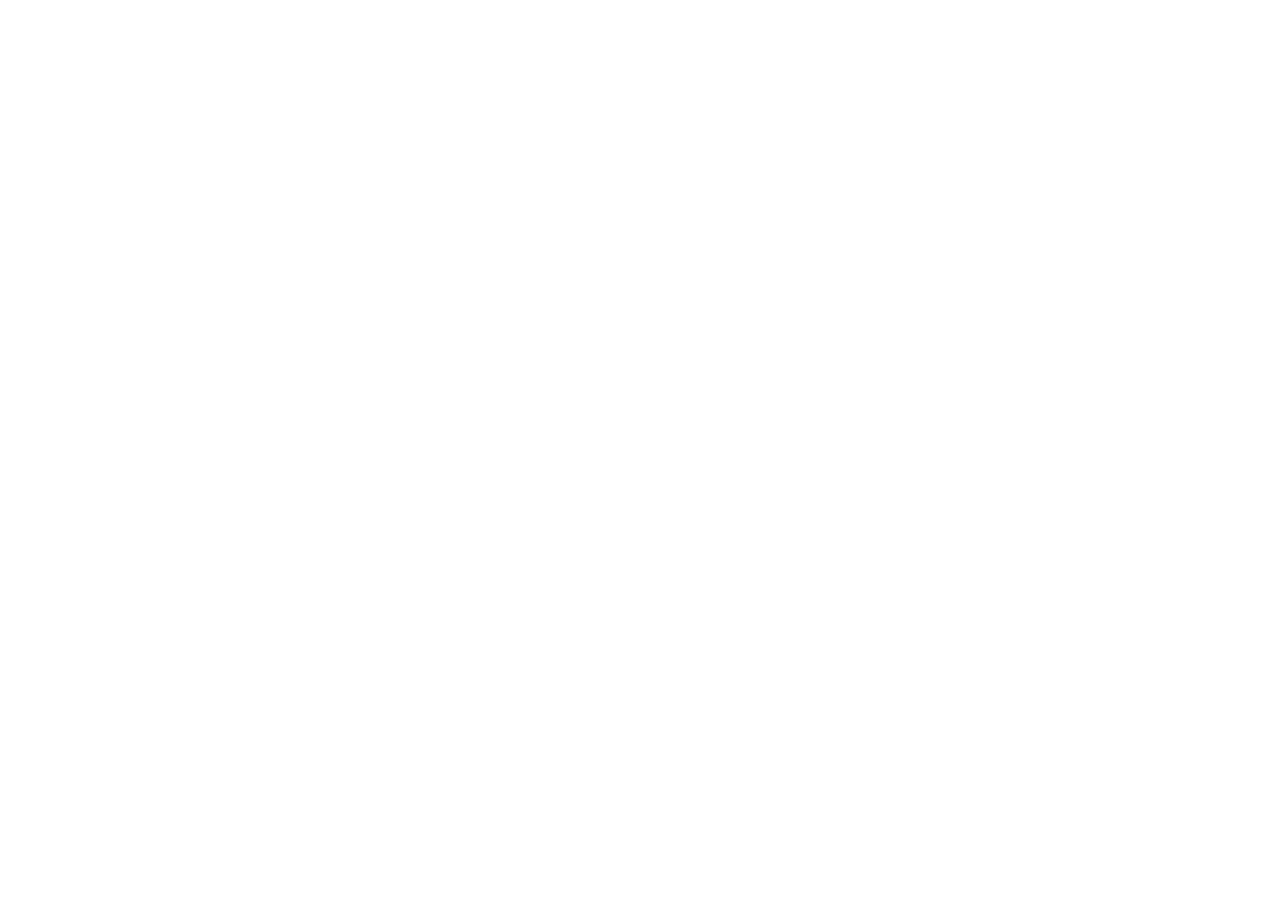
==== index.html @ a70ae550 "Initial commit" ====
<!DOCTYPE html>
<html lang="en">
<head>
  <meta charset="UTF-8">
  <meta http-equiv="X-UA-Compatible" content="IE=edge">
  <meta name="viewport" content="width=device-width, initial-scale=1.0">
  <title>Document</title>
  <link rel="stylesheet" href="./css/main.css">
</head>
<body>
  
</body>
</html>
---- css/main.css ----
/*! normalize.css v8.0.1 | MIT License | github.com/necolas/normalize.css */
/* Document
   ========================================================================== */
/**
 * 1. Correct the line height in all browsers.
 * 2. Prevent adjustments of font size after orientation changes in iOS.
 */
html {
  line-height: 1.15;
  /* 1 */
  -webkit-text-size-adjust: 100%;
  /* 2 */
}

/* Sections
   ========================================================================== */
/**
 * Remove the margin in all browsers.
 */
body {
  margin: 0;
}

/**
 * Render the `main` element consistently in IE.
 */
main {
  display: block;
}

/**
 * Correct the font size and margin on `h1` elements within `section` and
 * `article` contexts in Chrome, Firefox, and Safari.
 */
h1 {
  font-size: 2em;
  margin: 0.67em 0;
}

/* Grouping content
   ========================================================================== */
/**
 * 1. Add the correct box sizing in Firefox.
 * 2. Show the overflow in Edge and IE.
 */
hr {
  -webkit-box-sizing: content-box;
          box-sizing: content-box;
  /* 1 */
  height: 0;
  /* 1 */
  overflow: visible;
  /* 2 */
}

/**
 * 1. Correct the inheritance and scaling of font size in all browsers.
 * 2. Correct the odd `em` font sizing in all browsers.
 */
pre {
  font-family: monospace, monospace;
  /* 1 */
  font-size: 1em;
  /* 2 */
}

/* Text-level semantics
   ========================================================================== */
/**
 * Remove the gray background on active links in IE 10.
 */
a {
  background-color: transparent;
}

/**
 * 1. Remove the bottom border in Chrome 57-
 * 2. Add the correct text decoration in Chrome, Edge, IE, Opera, and Safari.
 */
abbr[title] {
  border-bottom: none;
  /* 1 */
  text-decoration: underline;
  /* 2 */
  -webkit-text-decoration: underline dotted;
          text-decoration: underline dotted;
  /* 2 */
}

/**
 * Add the correct font weight in Chrome, Edge, and Safari.
 */
b,
strong {
  font-weight: bolder;
}

/**
 * 1. Correct the inheritance and scaling of font size in all browsers.
 * 2. Correct the odd `em` font sizing in all browsers.
 */
code,
kbd,
samp {
  font-family: monospace, monospace;
  /* 1 */
  font-size: 1em;
  /* 2 */
}

/**
 * Add the correct font size in all browsers.
 */
small {
  font-size: 80%;
}

/**
 * Prevent `sub` and `sup` elements from affecting the line height in
 * all browsers.
 */
sub,
sup {
  font-size: 75%;
  line-height: 0;
  position: relative;
  vertical-align: baseline;
}

sub {
  bottom: -0.25em;
}

sup {
  top: -0.5em;
}

/* Embedded content
   ========================================================================== */
/**
 * Remove the border on images inside links in IE 10.
 */
img {
  border-style: none;
}

/* Forms
   ========================================================================== */
/**
 * 1. Change the font styles in all browsers.
 * 2. Remove the margin in Firefox and Safari.
 */
button,
input,
optgroup,
select,
textarea {
  font-family: inherit;
  /* 1 */
  font-size: 100%;
  /* 1 */
  line-height: 1.15;
  /* 1 */
  margin: 0;
  /* 2 */
}

/**
 * Show the overflow in IE.
 * 1. Show the overflow in Edge.
 */
button,
input {
  /* 1 */
  overflow: visible;
}

/**
 * Remove the inheritance of text transform in Edge, Firefox, and IE.
 * 1. Remove the inheritance of text transform in Firefox.
 */
button,
select {
  /* 1 */
  text-transform: none;
}

/**
 * Correct the inability to style clickable types in iOS and Safari.
 */
button,
[type="button"],
[type="reset"],
[type="submit"] {
  -webkit-appearance: button;
}

/**
 * Remove the inner border and padding in Firefox.
 */
button::-moz-focus-inner,
[type="button"]::-moz-focus-inner,
[type="reset"]::-moz-focus-inner,
[type="submit"]::-moz-focus-inner {
  border-style: none;
  padding: 0;
}

/**
 * Restore the focus styles unset by the previous rule.
 */
button:-moz-focusring,
[type="button"]:-moz-focusring,
[type="reset"]:-moz-focusring,
[type="submit"]:-moz-focusring {
  outline: 1px dotted ButtonText;
}

/**
 * Correct the padding in Firefox.
 */
fieldset {
  padding: 0.35em 0.75em 0.625em;
}

/**
 * 1. Correct the text wrapping in Edge and IE.
 * 2. Correct the color inheritance from `fieldset` elements in IE.
 * 3. Remove the padding so developers are not caught out when they zero out
 *    `fieldset` elements in all browsers.
 */
legend {
  -webkit-box-sizing: border-box;
          box-sizing: border-box;
  /* 1 */
  color: inherit;
  /* 2 */
  display: table;
  /* 1 */
  max-width: 100%;
  /* 1 */
  padding: 0;
  /* 3 */
  white-space: normal;
  /* 1 */
}

/**
 * Add the correct vertical alignment in Chrome, Firefox, and Opera.
 */
progress {
  vertical-align: baseline;
}

/**
 * Remove the default vertical scrollbar in IE 10+.
 */
textarea {
  overflow: auto;
}

/**
 * 1. Add the correct box sizing in IE 10.
 * 2. Remove the padding in IE 10.
 */
[type="checkbox"],
[type="radio"] {
  -webkit-box-sizing: border-box;
          box-sizing: border-box;
  /* 1 */
  padding: 0;
  /* 2 */
}

/**
 * Correct the cursor style of increment and decrement buttons in Chrome.
 */
[type="number"]::-webkit-inner-spin-button,
[type="number"]::-webkit-outer-spin-button {
  height: auto;
}

/**
 * 1. Correct the odd appearance in Chrome and Safari.
 * 2. Correct the outline style in Safari.
 */
[type="search"] {
  -webkit-appearance: textfield;
  /* 1 */
  outline-offset: -2px;
  /* 2 */
}

/**
 * Remove the inner padding in Chrome and Safari on macOS.
 */
[type="search"]::-webkit-search-decoration {
  -webkit-appearance: none;
}

/**
 * 1. Correct the inability to style clickable types in iOS and Safari.
 * 2. Change font properties to `inherit` in Safari.
 */
::-webkit-file-upload-button {
  -webkit-appearance: button;
  /* 1 */
  font: inherit;
  /* 2 */
}

/* Interactive
   ========================================================================== */
/*
 * Add the correct display in Edge, IE 10+, and Firefox.
 */
details {
  display: block;
}

/*
 * Add the correct display in all browsers.
 */
summary {
  display: list-item;
}

/* Misc
   ========================================================================== */
/**
 * Add the correct display in IE 10+.
 */
template {
  display: none;
}

/**
 * Add the correct display in IE 10.
 */
[hidden] {
  display: none;
}

html {
  height: 100%;
  scroll-behavior: smooth;
}

*, *::before, *::after {
  -webkit-box-sizing: border-box;
          box-sizing: border-box;
}

body {
  display: -webkit-box;
  display: -ms-flexbox;
  display: flex;
  -webkit-box-orient: vertical;
  -webkit-box-direction: normal;
      -ms-flex-direction: column;
          flex-direction: column;
  height: 100%;
  margin: 0;
  padding: 0;
}

main {
  -webkit-box-flex: 1;
      -ms-flex-positive: 1;
          flex-grow: 1;
}

img {
  max-width: 100%;
  height: auto;
  vertical-align: middle;
  -o-object-fit: cover;
     object-fit: cover;
}

.visually-hidden {
  clip: rect(0 0 0 0);
  -webkit-clip-path: inset(50%);
          clip-path: inset(50%);
  height: 1px;
  overflow: hidden;
  position: absolute;
  white-space: nowrap;
  width: 1px;
}

.container {
  margin: 0 auto;
  padding: 0 20px;
}
/*# sourceMappingURL=main.css.map */
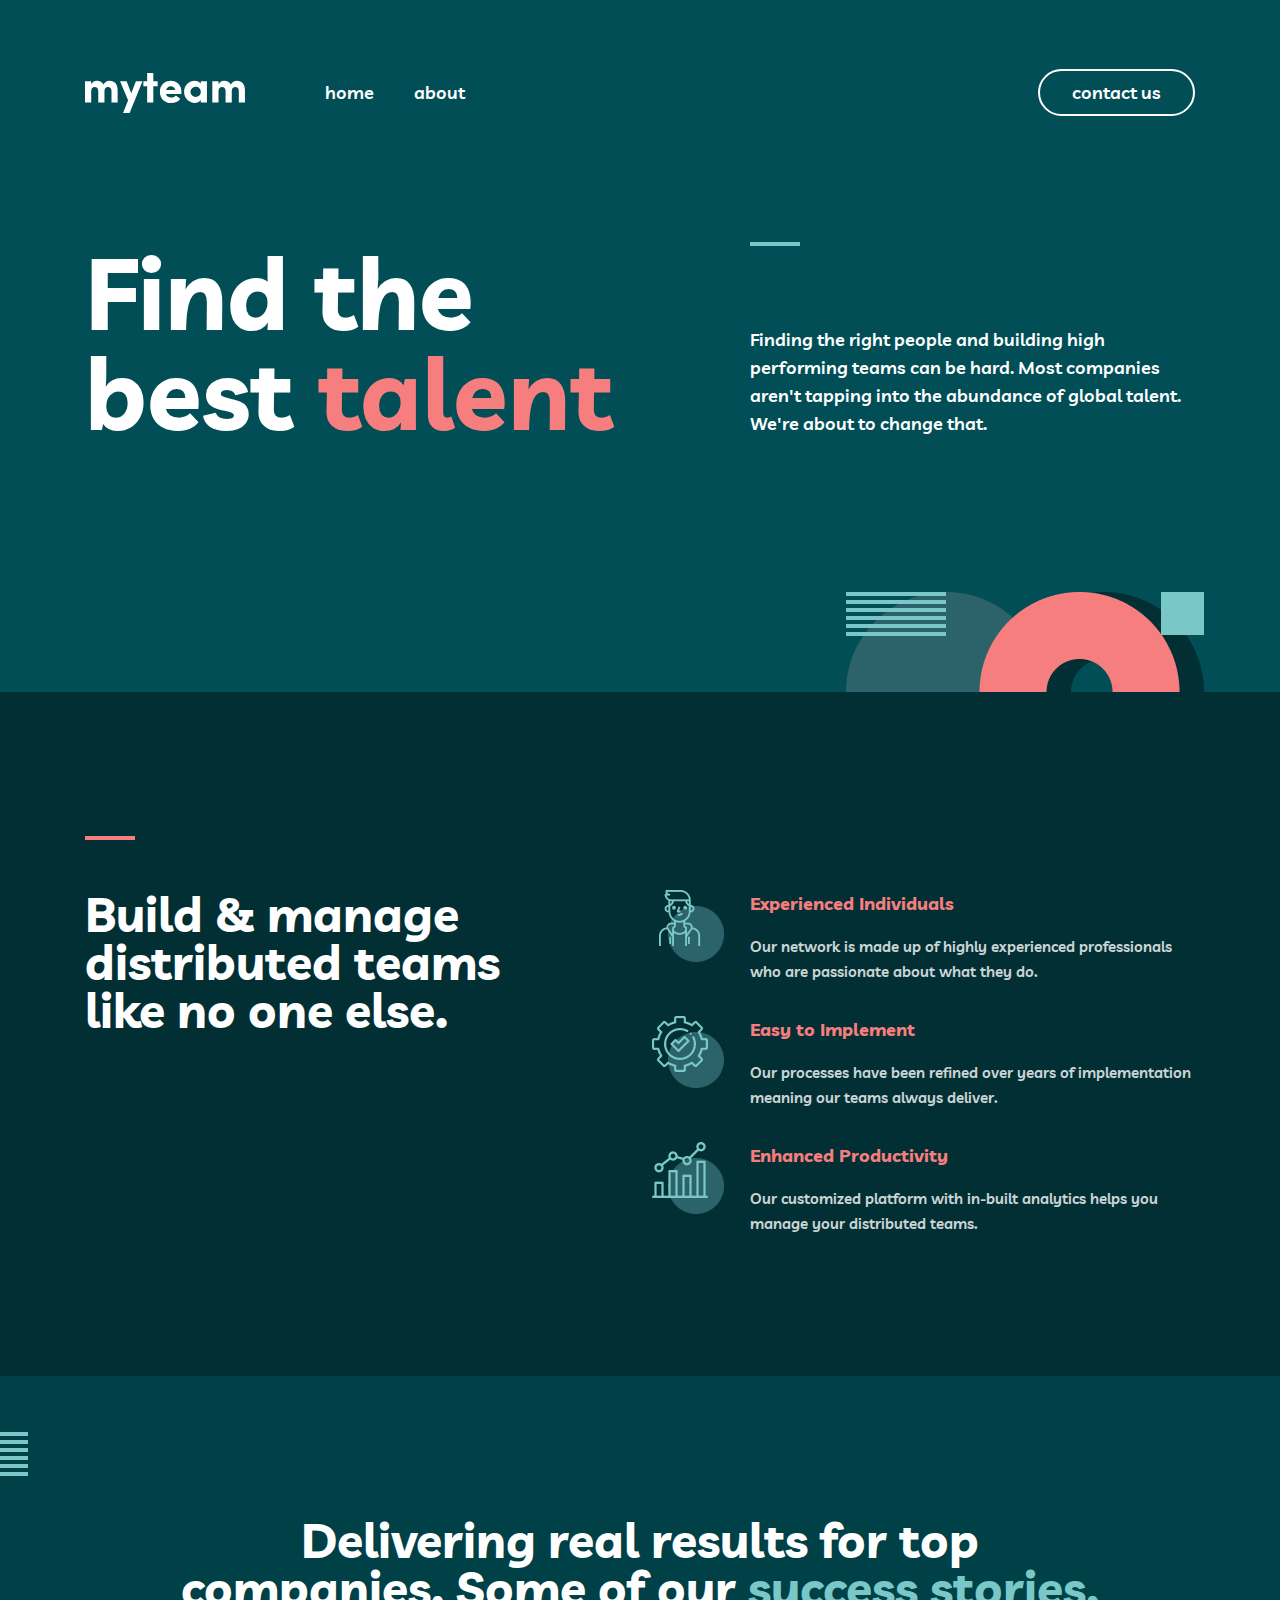
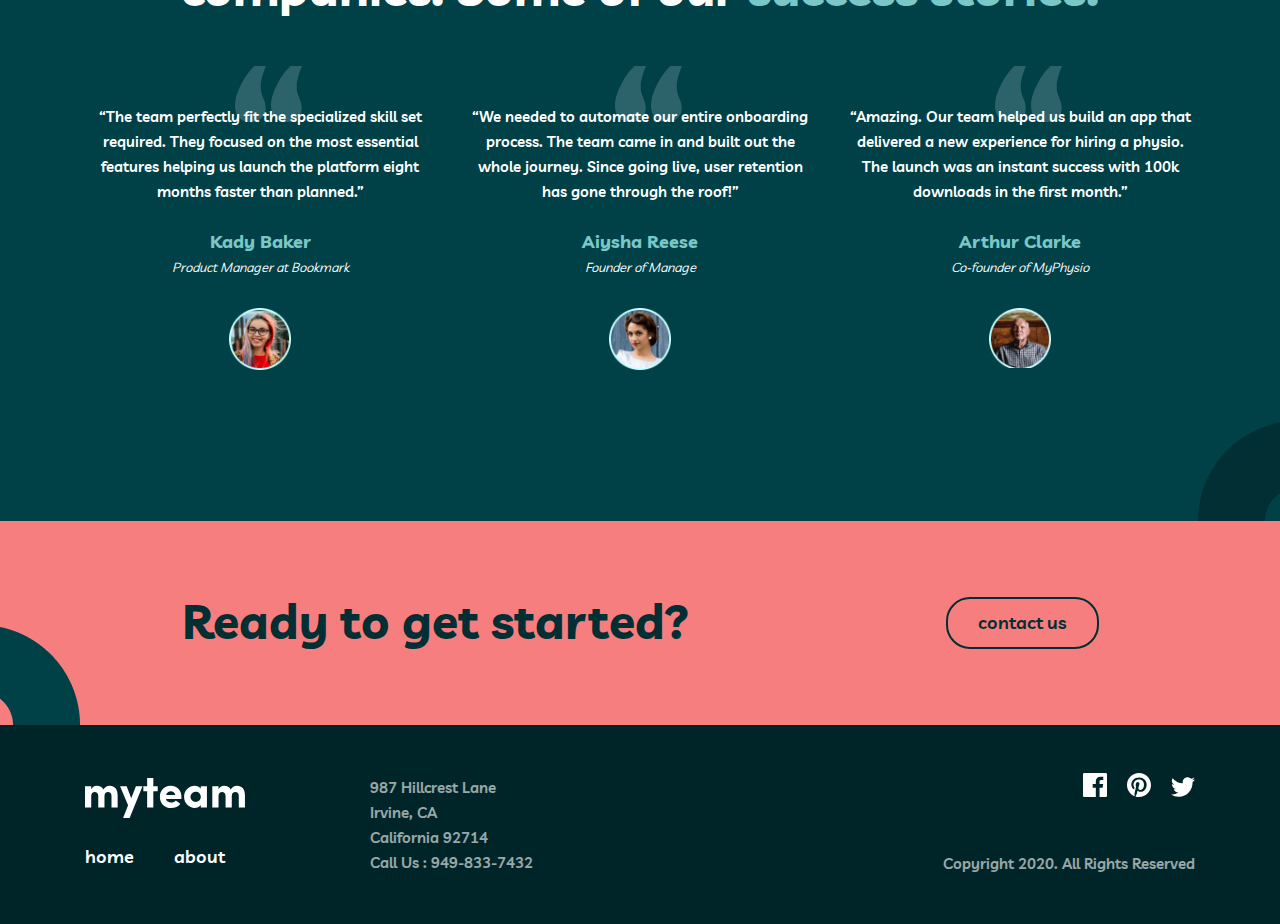
==== commit 81e0af73: "create indext file" ====
--- a/index.html
+++ b/index.html
@@ -4,10 +4,248 @@
   <meta charset="UTF-8">
   <meta http-equiv="X-UA-Compatible" content="IE=edge">
   <meta name="viewport" content="width=device-width, initial-scale=1.0">
-  <title>Document</title>
+  <title>myteam</title>
   <link rel="stylesheet" href="./css/main.css">
 </head>
 <body>
-  
+  <header class="header">
+    <div class="container nav-container">
+      <div class="header__inner">
+        <a class="logo" href="./index.html">
+          <img
+            class="header-icon"
+            src="./images/myteam-logo.svg"
+            width="160"
+            height="40"
+            alt="site logo"
+          />
+        </a>
+        <nav class="menu">
+          <ul class="menu__list">
+            <li class="menu__item">
+              <a class="menu__link" href="./index.html">home</a>
+            </li>
+            <li class="menu__item">
+              <a class="menu__link" href="about.html">about</a>
+            </li>
+            <li class="menu__item">
+              <a class="menu__link menu__link--open" href="#">contact us</a>
+            </li>
+          </ul>
+        </nav>
+        <input class="checkbox" type="checkbox"/>
+            <div class="hamburger-lines">
+              <span class="line line1"></span>
+              <span class="line line2"></span>
+              <span class="line line3"></span>
+            </div>  
+      </div>
+    </div>
+  </header>
+  <main>
+    <section class="hero">
+      <div class="container">
+        <div class="hero__inner">
+          <h1 class="hero__inner__title">
+            Find the <br/>
+            best <span class="hero__inner__color">talent</span>
+          </h1>
+          <div class="hero__inner__info">
+            <p class="hero__inner__text">
+              Finding the right people and building high performing teams can
+              be hard. Most companies aren't tapping into the abundance of
+              global talent. We're about to change that.
+            </p>
+          </div>
+        </div>
+      </div>
+    </section>
+    <section class="build">
+      <div class="container">
+        <div class="build__inner">
+          <div class="build__bot">
+            <h2 class="build__inner__title">
+              Build & manage distributed teams like no one else. 
+            </h2>
+          </div>
+          <div class="build__inner__info">
+            <div class="build__div">
+              <div class="build__div__info">
+                <h3 class="build__div__title">
+                  Experienced Individuals
+                </h3>
+                <p class="build__div__text">
+                  Our network is made up of highly experienced professionals 
+                  who are passionate about what they do.
+                </p>
+              </div>
+            </div>
+            <div class="build__div">
+              <div class="build__div__info">
+                <h3 class="build__div__title">
+                  Easy to Implement
+                </h3>
+                <p class="build__div__text">
+                  Our processes have been refined over years of implementation 
+                  meaning our teams always deliver.
+                </p>
+              </div>
+            </div>
+            <div class="build__div">
+              <div class="build__div__info">
+                <h3 class="build__div__title">
+                  Enhanced Productivity
+                </h3>
+                <p class="build__div__text">
+                  Our customized platform with in-built analytics helps 
+                  you manage your distributed teams.
+                </p>
+              </div>
+            </div>
+          </div>
+        </div>
+      </div>
+    </section>
+    <section class="deliver">
+      <div class="container">
+        <div class="deliver__inner">
+          <div class="deliver__top">
+            <h2 class="deliver__title">Delivering real results for top companies. Some of our 
+              <strong class="deliver__strong">success stories.</strong>
+            </h2>
+          </div>
+          <ul class="deliver__list">
+            <li class="deliver__item">
+              <blockquote class="deliver__text"> “The team perfectly fit the specialized skill set 
+                required. They focused on the most essential features helping us launch the platform 
+                eight months faster than planned.”</blockquote>
+              <strong class="deliver__collor">Kady Baker</strong>
+              <span class="deliver__span">Product Manager at Bookmark</span>
+              <img 
+              src="./images/deliver-kady-baker.png" 
+              srcset="./images/deliver-kady-baker.png 1x, ./images/deliver-kady-baker@2x.png 2x"
+              alt="Kady Baker image" 
+              width="62" 
+              height="62">
+            </li>
+            <li class="deliver__item">
+              <blockquote class="deliver__text">“We needed to automate our entire onboarding process. 
+                The team came in and built out the whole journey. Since going live, user retention has 
+                gone through the roof!”</blockquote>
+              <strong class="deliver__collor">Aiysha Reese</strong>
+              <span class="deliver__span">Founder of Manage</span>
+              <img 
+              src="./images/deliver-aiysha-reese.png" 
+              srcset="./images/deliver-aiysha-reese.png 1x, ./images/deliver-aiysha-reese@2x.png 2x"
+              alt="Aiysha Reese image" 
+              width="62" 
+              height="62">
+            </li>
+            <li class="deliver__item">
+              <blockquote class="deliver__text">“Amazing. Our team helped us build an app that delivered 
+                a new experience for hiring a physio. The launch was an instant success with 100k downloads 
+                in the first month.”</blockquote>
+              <strong class="deliver__collor">Arthur Clarke</strong>
+              <span class="deliver__span">Co-founder of MyPhysio</span>
+              <img 
+              src="./images/deliver-arthur-clarke.png" 
+              srcset="./images/deliver-arthur-clarke.png 1x, ./images/deliver-arthur-clarke@2x.png 2x"
+              alt="Arthur Clarke's image" 
+              width="62" 
+              height="62">
+            </li>
+          </ul>
+        </div>
+      </div>
+    </section>
+    <section class="ready">
+      <div class="container">
+        <div class="ready__inner">
+          <h2 class="ready__title">Ready to get started?</h2>
+          <a class="ready__link" href="#">contact us</a>
+        </div>
+      </div>
+    </section>
+  </main> 
+  <footer class="footer">
+      <div class="container">
+        <div class="footer__inner">
+          <div class="footer__left">
+            <div class="footer__left__left">
+              <a class="logo logof" href="./index.html">
+                <img
+                  class="header-icon"
+                  src="./images/myteam-logo.svg"
+                  width="160"
+                  height="40"
+                  alt="site logo"
+                />
+              </a>
+              <nav class="menu banf">
+                <ul class="menu__list bang">
+                  <li class="menu__item">
+                    <a class="menu__link" href="./index.html">home</a>
+                  </li>
+                  <li class="menu__item" id="tam">
+                    <a class="menu__link" href="#">about</a>
+                  </li>
+                </ul>
+              </nav>
+            </div>
+            <div>
+              <p class="footer__left__texts">
+                987  Hillcrest Lane <br> 
+                Irvine, CA <br> 
+                California 92714 <br>
+                Call Us : 949-833-7432
+              </p>
+            </div>
+          </div>
+          <div class="footer__right">
+            <div class="footer__logos">
+              <a class="footer__right__link" href="https://www.facebook.com/">
+                <svg 
+                width="24" 
+                height="24" 
+                fill="currentColor" 
+                xmlns="http://www.w3.org/2000/svg">
+                  <path d="M22.675 0H1.325C.593 0 0 .593 0 1.325v21.351C0 23.407.593 24 1.325 
+                  24H12.82v-9.294H9.692v-3.622h3.128V8.413c0-3.1 1.893-4.788 4.659-4.788 1.325 
+                  0 2.463.099 2.795.143v3.24l-1.918.001c-1.504 0-1.795.715-1.795 1.763v2.313h3.587l-.467 
+                  3.622h-3.12V24h6.116c.73 0 1.323-.593 1.323-1.325V1.325C24 .593 23.407 0 22.675 0Z" 
+                  fill="currentColor"/></svg>
+              </a>
+              <a class="footer__right__link" href="https://www.pinterest.com/">
+                <svg width="24" height="24" fill="currentColor" xmlns="http://www.w3.org/2000/svg">
+                  <path d="M12 0C5.373 0 0 5.372 0 12c0 5.084 3.163 9.426 7.627 
+                  11.174-.105-.949-.2-2.405.042-3.441.218-.937 1.407-5.965 
+                  1.407-5.965s-.359-.719-.359-1.782c0-1.668.967-2.914 2.171-2.914 
+                  1.023 0 1.518.769 1.518 1.69 0 1.029-.655 2.568-.994 3.995-.283 
+                  1.194.599 2.169 1.777 2.169 2.133 0 3.772-2.249 3.772-5.495 
+                  0-2.873-2.064-4.882-5.012-4.882-3.414 0-5.418 2.561-5.418 5.207 
+                  0 1.031.397 2.138.893 2.738a.36.36 0 0 1 .083.345l-.333 
+                  1.36c-.053.22-.174.267-.402.161-1.499-.698-2.436-2.889-2.436-4.649 
+                  0-3.785 2.75-7.262 7.929-7.262 4.163 0 7.398 2.967 7.398 6.931 
+                  0 4.136-2.607 7.464-6.227 7.464-1.216 0-2.359-.631-2.75-1.378l-.748 
+                  2.853c-.271 1.043-1.002 2.35-1.492 3.146C9.57 23.812 10.763 24 12 
+                  24c6.627 0 12-5.373 12-12 0-6.628-5.373-12-12-12Z" fill="currentColor"/></svg>
+              </a>
+              <a class="footer__right__link" href="https://twitter.com/">
+                <svg width="24" height="20" fill="currentColor" xmlns="http://www.w3.org/2000/svg">
+                  <path d="M24 2.557a9.83 9.83 0 0 1-2.828.775A4.932 4.932 0 0 0 23.337.608a9.864 
+                  9.864 0 0 1-3.127 1.195A4.916 4.916 0 0 0 16.616.248c-3.179 0-5.515 2.966-4.797 
+                  6.045A13.978 13.978 0 0 1 1.671 1.149a4.93 4.93 0 0 0 1.523 6.574 4.903 4.903 
+                  0 0 1-2.229-.616c-.054 2.281 1.581 4.415 3.949 4.89a4.935 4.935 0 0 1-2.224.084 
+                  4.928 4.928 0 0 0 4.6 3.419A9.9 9.9 0 0 1 0 17.54a13.94 13.94 0 0 0 7.548 
+                  2.212c9.142 0 14.307-7.721 13.995-14.646A10.025 10.025 0 0 0 24 2.557Z" fill="currentColor"/></svg>
+              </a>
+            </div>
+            <p class="footer__right__text">Copyright 2020. All Rights Reserved</p>
+          </div>
+        </div>
+      </div>
+  </footer>
+    
+  <script src="./js/main.js" ></script>
 </body>
 </html>--- a/css/main.css
+++ b/css/main.css
@@ -1,3 +1,30 @@
+/* livvic-regular - latin */
+@font-face {
+  font-family: 'Livvic';
+  font-style: normal;
+  font-weight: 400;
+  src: local(""), url("../fonts/livvic-v13-latin-regular.woff2") format("woff2"), url("../fonts/livvic-v13-latin-regular.woff") format("woff");
+  /* Chrome 6+, Firefox 3.6+, IE 9+, Safari 5.1+ */
+}
+
+/* livvic-600 - latin */
+@font-face {
+  font-family: 'Livvic';
+  font-style: normal;
+  font-weight: 600;
+  src: local(""), url("../fonts/livvic-v13-latin-600.woff2") format("woff2"), url("../fonts/livvic-v13-latin-600.woff") format("woff");
+  /* Chrome 6+, Firefox 3.6+, IE 9+, Safari 5.1+ */
+}
+
+/* livvic-700 - latin */
+@font-face {
+  font-family: 'Livvic';
+  font-style: normal;
+  font-weight: 700;
+  src: local(""), url("../fonts/livvic-v13-latin-700.woff2") format("woff2"), url("../fonts/livvic-v13-latin-700.woff") format("woff");
+  /* Chrome 6+, Firefox 3.6+, IE 9+, Safari 5.1+ */
+}
+
 /*! normalize.css v8.0.1 | MIT License | github.com/necolas/normalize.css */
 /* Document
    ========================================================================== */
@@ -362,6 +389,7 @@
   height: 100%;
   margin: 0;
   padding: 0;
+  font-family: "Livvic", "Arial", sans-serif;
 }
 
 main {
@@ -390,7 +418,1454 @@
 }
 
 .container {
+  max-width: 1150px;
   margin: 0 auto;
   padding: 0 20px;
 }
+
+@media only screen and (max-width: 768px) {
+  .container {
+    padding: 0 40px;
+  }
+}
+
+@media only screen and (max-width: 576px) {
+  .container {
+    padding: 0 24px;
+  }
+}
+
+.header {
+  background-color: #014E56;
+  padding: 73px 0 129px 0;
+}
+
+.header__inner {
+  display: -webkit-box;
+  display: -ms-flexbox;
+  display: flex;
+  -webkit-box-align: center;
+      -ms-flex-align: center;
+          align-items: center;
+}
+
+.logo {
+  margin-right: 80px;
+}
+
+.menu {
+  -webkit-box-flex: 1;
+      -ms-flex-positive: 1;
+          flex-grow: 1;
+}
+
+.menu__list {
+  margin: 0;
+  padding: 0;
+  list-style-type: none;
+  display: -webkit-box;
+  display: -ms-flexbox;
+  display: flex;
+}
+
+.menu__list :nth-child(2) {
+  -webkit-box-flex: 1;
+      -ms-flex-positive: 1;
+          flex-grow: 1;
+  margin-left: 40px;
+}
+
+.menu__link {
+  text-decoration: none;
+  font-weight: 600;
+  font-size: 18px;
+  line-height: 28px;
+  color: #ffffff;
+}
+
+.menu__link:hover {
+  color: #F67E7E;
+}
+
+.menu__link--open {
+  padding: 10px 32px;
+  border: 2px solid #FFFFFF;
+  border-radius: 24px;
+  font-weight: 600;
+  font-size: 18px;
+  line-height: 28px;
+  color: #FFFFFF;
+  text-decoration: none;
+}
+
+.menu__link--open:hover {
+  color: #002529;
+  background: #FFFFFF;
+  border: 2px solid #FFFFFF;
+  border-radius: 24px;
+}
+
+.checkbox {
+  display: none;
+}
+
+@media only screen and (max-width: 768px) {
+  .header__icon {
+    width: 100%;
+    max-width: 127px;
+  }
+  .logo {
+    margin-right: 48px;
+  }
+}
+
+@media only screen and (max-width: 606px) {
+  .header {
+    background-color: #014E56;
+    padding: 48px 0 80px 0;
+  }
+  .menu {
+    display: none;
+  }
+  .header__inner {
+    -webkit-box-pack: justify;
+        -ms-flex-pack: justify;
+            justify-content: space-between;
+  }
+  .nav-container .checkbox {
+    position: absolute;
+    display: block;
+    height: 32px;
+    width: 32px;
+    top: 50px;
+    right: 25px;
+    z-index: 5;
+    opacity: 0;
+    cursor: pointer;
+  }
+  .nav-container .hamburger-lines {
+    display: block;
+    height: 26px;
+    width: 32px;
+    position: absolute;
+    top: 50px;
+    right: 25px;
+    z-index: 2;
+    display: -webkit-box;
+    display: -ms-flexbox;
+    display: flex;
+    -webkit-box-orient: vertical;
+    -webkit-box-direction: normal;
+        -ms-flex-direction: column;
+            flex-direction: column;
+    -webkit-box-pack: justify;
+        -ms-flex-pack: justify;
+            justify-content: space-between;
+  }
+  .nav-container .hamburger-lines .line {
+    display: block;
+    height: 4px;
+    width: 100%;
+    border-radius: 10px;
+    background: #fff;
+  }
+  .nav-container .hamburger-lines .line1 {
+    -webkit-transform-origin: 0% 0%;
+            transform-origin: 0% 0%;
+    -webkit-transition: -webkit-transform 0.4s ease-in-out;
+    transition: -webkit-transform 0.4s ease-in-out;
+    transition: transform 0.4s ease-in-out;
+    transition: transform 0.4s ease-in-out, -webkit-transform 0.4s ease-in-out;
+  }
+  .nav-container .hamburger-lines .line2 {
+    -webkit-transition: -webkit-transform 0.2s ease-in-out;
+    transition: -webkit-transform 0.2s ease-in-out;
+    transition: transform 0.2s ease-in-out;
+    transition: transform 0.2s ease-in-out, -webkit-transform 0.2s ease-in-out;
+  }
+  .nav-container .hamburger-lines .line3 {
+    -webkit-transform-origin: 0% 100%;
+            transform-origin: 0% 100%;
+    -webkit-transition: -webkit-transform 0.4s ease-in-out;
+    transition: -webkit-transform 0.4s ease-in-out;
+    transition: transform 0.4s ease-in-out;
+    transition: transform 0.4s ease-in-out, -webkit-transform 0.4s ease-in-out;
+  }
+  .nav-container input[type="checkbox"]:checked ~ .menu-items {
+    -webkit-transform: translateX(0);
+            transform: translateX(0);
+  }
+  .nav-container input[type="checkbox"]:checked ~ .hamburger-lines .line1 {
+    -webkit-transform: rotate(45deg);
+            transform: rotate(45deg);
+  }
+  .nav-container input[type="checkbox"]:checked ~ .hamburger-lines .line2 {
+    -webkit-transform: scaleY(0);
+            transform: scaleY(0);
+  }
+  .nav-container input[type="checkbox"]:checked ~ .hamburger-lines .line3 {
+    -webkit-transform: rotate(-45deg);
+            transform: rotate(-45deg);
+  }
+}
+
+.hero {
+  position: relative;
+  background-color: #014E56;
+  padding: 0 0 250px 0;
+  background-image: url("../images/home-hero-bg.png"), url("../images/home-hero-bg-second.png");
+  background-repeat: no-repeat;
+  background-size: 200px 200px, 358px 100px;
+  background-position: calc(50% - 760px) calc(50% - 120px), calc(50% + 385px) bottom;
+}
+
+.hero__inner {
+  display: -webkit-box;
+  display: -ms-flexbox;
+  display: flex;
+  -webkit-box-pack: justify;
+      -ms-flex-pack: justify;
+          justify-content: space-between;
+  -webkit-box-align: center;
+      -ms-flex-align: center;
+          align-items: center;
+}
+
+.hero__inner__title {
+  width: 100%;
+  max-width: 635px;
+  margin: 0;
+  font-weight: 700;
+  font-size: 100px;
+  line-height: 100px;
+  color: #ffffff;
+  margin-right: 30px;
+}
+
+.hero__inner__color {
+  color: #f67e7e;
+}
+
+.hero__inner__text {
+  margin: 0;
+  width: 100%;
+  max-width: 445px;
+  font-weight: 600;
+  font-size: 18px;
+  margin-top: 79px;
+  line-height: 28px;
+  color: #ffffff;
+}
+
+.hero__inner__text::before {
+  position: absolute;
+  top: 0;
+  display: block;
+  width: 50px;
+  height: 4px;
+  background-color: #79C8C7;
+  display: block;
+  content: "";
+}
+
+@media only screen and (max-width: 1050px) {
+  .hero__inner__title {
+    font-size: 84px;
+    line-height: 76px;
+  }
+}
+
+@media only screen and (max-width: 960px) {
+  .hero__inner__title {
+    font-size: 64px;
+    line-height: 56px;
+  }
+  .hero-inner__text {
+    font-size: 15px;
+    line-height: 28px;
+  }
+}
+
+@media only screen and (max-width: 850px) {
+  .hero {
+    background-image: url("../images/hero-bg-img-second.svg");
+    background-repeat: no-repeat;
+    background-size: 358px 100px;
+    background-position: calc(50%) bottom;
+  }
+  .hero__inner {
+    display: block;
+  }
+  .hero__inner__title {
+    text-align: center;
+    margin: 0 auto;
+    margin-bottom: 24px;
+  }
+  .hero__inner__info {
+    margin: 0 auto;
+    text-align: center;
+    width: 100%;
+    max-width: 445px;
+  }
+  .hero__inner__text {
+    margin-top: 0;
+  }
+  .hero__inner__text::before {
+    display: none;
+    content: "";
+  }
+}
+
+@media only screen and (max-width: 576px) {
+  .hero {
+    background-image: url("../images/hero-bg-img-second.svg");
+    background-repeat: no-repeat;
+    padding-bottom: 195px;
+    background-size: 95%;
+    background-position: center bottom;
+  }
+  .hero__inner__title {
+    font-size: 40px;
+    line-height: 40px;
+  }
+}
+
+@media only screen and (-webkit-min-device-pixel-ratio: 2), only screen and (min--moz-device-pixel-ratio: 2), only screen and (min-device-pixel-ratio: 2), only screen and (min-resolution: 192dpi), only screen and (min-resolution: 2dppx) {
+  .hero {
+    background-image: url("../images/home-hero-bg@2x.png"), url("../images/home-hero-bg-second@2x.png");
+  }
+}
+
+@media only screen and (-webkit-min-device-pixel-ratio: 2) and (max-width: 850px), only screen and (min--moz-device-pixel-ratio: 2) and (max-width: 850px), only screen and (min-device-pixel-ratio: 2) and (max-width: 850px), only screen and (min-resolution: 192dpi) and (max-width: 850px), only screen and (min-resolution: 2dppx) and (max-width: 850px) {
+  .hero {
+    background-image: url("../images/home-hero-bg-second@2x.png");
+  }
+}
+
+@media only screen and (-webkit-min-device-pixel-ratio: 2) and (max-width: 576px), only screen and (min--moz-device-pixel-ratio: 2) and (max-width: 576px), only screen and (min-device-pixel-ratio: 2) and (max-width: 576px), only screen and (min-resolution: 192dpi) and (max-width: 576px), only screen and (min-resolution: 2dppx) and (max-width: 576px) {
+  .hero {
+    background-image: url("../images/home-hero-bg-second@2x.png");
+  }
+}
+
+.build {
+  position: relative;
+  background-color: #012F34;
+  margin: 0;
+  padding: 198px 0 140px 0;
+  background-image: url("../images/home-build-bg.png");
+  background-repeat: no-repeat;
+  background-size: 200px 244px;
+  background-position: calc(50% + 759px) bottom;
+}
+
+.build__inner {
+  display: -webkit-box;
+  display: -ms-flexbox;
+  display: flex;
+  -webkit-box-pack: justify;
+      -ms-flex-pack: justify;
+          justify-content: space-between;
+}
+
+.build__bot {
+  position: relative;
+  margin: 0;
+  padding: 0;
+  width: 100%;
+  max-width: 445px;
+}
+
+.build__inner__title {
+  position: relative;
+  margin: 0;
+  width: 100%;
+  max-width: 445px;
+  font-weight: 700;
+  font-size: 48px;
+  line-height: 48px;
+  color: #FFFFFF;
+  margin-right: 125px;
+}
+
+.build__inner__title::before {
+  position: absolute;
+  top: -54px;
+  display: block;
+  width: 50px;
+  height: 4px;
+  background-color: #F67E7E;
+  content: "";
+}
+
+.build__div {
+  display: -webkit-box;
+  display: -ms-flexbox;
+  display: flex;
+}
+
+.build__div::before {
+  margin-right: 26px;
+  display: block;
+  width: 72px;
+  height: 72px;
+  content: "";
+}
+
+.build__inner__info :nth-child(1)::before {
+  background-image: url("../images/build-man.png");
+}
+
+.build__inner__info :nth-child(2)::before {
+  background-image: url("../images/build-bolt.png");
+}
+
+.build__inner__info :nth-child(3)::before {
+  background-image: url("../images/build-inc.png");
+}
+
+.build__div + .build__div {
+  margin-top: 32px;
+}
+
+.build__div__title {
+  font-weight: 700;
+  font-size: 18px;
+  line-height: 28px;
+  color: #F67E7E;
+  margin: 0;
+  margin-bottom: 16px;
+}
+
+.build__div__text {
+  margin: 0;
+  width: 100%;
+  max-width: 445px;
+  font-weight: 600;
+  font-size: 15px;
+  line-height: 25px;
+  color: #FFFFFF;
+  opacity: 0.8;
+}
+
+@media only screen and (max-width: 1010px) {
+  .build__inner__title {
+    font-size: 32px;
+    line-height: 32px;
+  }
+  .build__inner {
+    width: 100%;
+    max-width: 573px;
+    display: block;
+    margin: 0 auto;
+    -webkit-box-pack: center;
+        -ms-flex-pack: center;
+            justify-content: center;
+  }
+  .build__div {
+    display: -webkit-box;
+    display: -ms-flexbox;
+    display: flex;
+  }
+  .build__div::before {
+    margin-right: 26px;
+    display: block;
+    width: 72px;
+    height: 72px;
+    content: "";
+  }
+  .build__bot {
+    width: 100%;
+    max-width: 445px;
+    margin-bottom: 64px;
+  }
+  .build__inner__info {
+    margin: 0 auto;
+    width: 100%;
+  }
+}
+
+@media only screen and (max-width: 777px) {
+  .build {
+    padding: 100px 0;
+    background-position: calc(50% + 389px) top;
+  }
+  .build__inner__title {
+    margin: 0;
+  }
+  .build__inner__title::before {
+    top: -32px;
+  }
+  .build__bot {
+    margin-bottom: 64px;
+  }
+}
+
+@media only screen and (max-width: 576px) {
+  .build {
+    background-position: calc(50% + 289px) top;
+  }
+  .build__bot {
+    margin-left: 0;
+    width: 100%;
+    max-width: 240px;
+    margin-bottom: 144px;
+  }
+  .build__div {
+    position: relative;
+    margin: 0;
+  }
+  .build__div::before {
+    position: absolute;
+    top: -84px;
+    left: 100px;
+    display: inline-block;
+  }
+  .build__div__title {
+    text-align: center;
+  }
+  .build__inner__info {
+    padding: 0;
+    margin: 0 auto;
+    width: 100%;
+    max-width: 327px;
+  }
+  .build__div + .build__div {
+    margin-top: 136px;
+  }
+}
+
+@media only screen and (max-width: 426px) {
+  .build {
+    background-position: calc(50% + 209px) top;
+  }
+}
+
+@media only screen and (-webkit-min-device-pixel-ratio: 2), only screen and (min--moz-device-pixel-ratio: 2), only screen and (min-device-pixel-ratio: 2), only screen and (min-resolution: 192dpi), only screen and (min-resolution: 2dppx) {
+  .build {
+    background-image: url("../images/home-build-bg@2x.png");
+  }
+  .build__inner__info :nth-child(1)::before {
+    background-image: url("../images/build-man@2x.png");
+  }
+  .build__inner__info :nth-child(2)::before {
+    background-image: url("../images/build-bolt@2x.png");
+  }
+  .build__inner__info :nth-child(3)::before {
+    background-image: url("../images/build-inc@2x.png");
+  }
+}
+
+.deliver {
+  background-color: #004047;
+  padding: 140px 0 151px 0;
+  background-image: url("../images/deliver-bg-first.png"), url("../images/home-deliver-bg.png");
+  background-repeat: no-repeat;
+  background-size: 147px 100px, 200px 100px;
+  background-position: calc(50% - 686px) top, calc(50% + 658px) bottom;
+}
+
+.deliver__top {
+  width: 100%;
+  max-width: 932px;
+  margin: 0 auto;
+  margin-bottom: 92px;
+}
+
+.deliver__title {
+  margin: 0;
+  font-weight: 700;
+  font-size: 48px;
+  line-height: 48px;
+  text-align: center;
+  color: #FFFFFF;
+}
+
+.deliver__strong {
+  color: #79C8C7;
+}
+
+.deliver__list {
+  display: -webkit-box;
+  display: -ms-flexbox;
+  display: flex;
+  -webkit-box-pack: justify;
+      -ms-flex-pack: justify;
+          justify-content: space-between;
+  margin: 0;
+  padding: 0;
+  list-style-type: none;
+}
+
+.deliver__item {
+  position: relative;
+  width: 100%;
+  max-width: 350px;
+  margin: 0;
+  padding: 0;
+  text-align: center;
+  z-index: 2;
+}
+
+.deliver__item::before {
+  position: absolute;
+  top: -38px;
+  left: 150px;
+  display: block;
+  background-image: url("../images/deliver-qosh.png");
+  width: 67px;
+  height: 56px;
+  z-index: -1;
+  content: "";
+}
+
+.deliver__text {
+  margin: 0;
+  margin-bottom: 24px;
+  padding: 0;
+  font-weight: 600;
+  font-size: 15px;
+  line-height: 25px;
+  text-align: center;
+  color: #FFFFFF;
+}
+
+.deliver__collor {
+  display: block;
+  margin: 0;
+  margin-bottom: 2px;
+  padding: 0;
+  font-weight: 700;
+  font-size: 18px;
+  line-height: 28px;
+  color: #79C8C7;
+}
+
+.deliver__span {
+  display: block;
+  font-style: italic;
+  margin: 0;
+  margin-bottom: 32px;
+  padding: 0;
+  font-size: 13px;
+  line-height: 18px;
+  text-align: center;
+  color: #FFFFFF;
+}
+
+@media only screen and (max-width: 768px) {
+  .deliver {
+    padding-top: 100px;
+    padding-bottom: 100px;
+    background-image: url("../images/deliver-bg-first.png"), url("../images/home-deliver-bg.png");
+    background-repeat: no-repeat;
+    background-size: 147px 100px, 200px 100px;
+    background-position: calc(50% - 308px) top, calc(50% + 283px) bottom;
+  }
+  .deliver__inner {
+    margin-right: auto;
+    margin-left: auto;
+  }
+  .deliver__top {
+    width: 100%;
+  }
+  .deliver__title {
+    font-size: 32px;
+    line-height: 32px;
+  }
+  .deliver__list {
+    -webkit-box-orient: vertical;
+    -webkit-box-direction: normal;
+        -ms-flex-direction: column;
+            flex-direction: column;
+  }
+  .deliver__item {
+    position: relative;
+    width: 100%;
+    max-width: 350px;
+    margin: 0;
+    padding: 0;
+    text-align: center;
+    z-index: 2;
+  }
+  .deliver__item::before {
+    position: absolute;
+    top: -38px;
+    left: 250px;
+    display: block;
+    background-image: url("../images/deliver-qosh.png");
+    width: 67px;
+    height: 56px;
+    z-index: -1;
+    content: "";
+  }
+  .deliver__item {
+    width: 100%;
+    max-width: 573px;
+    margin-top: 84px;
+    margin-right: auto;
+    margin-left: auto;
+  }
+}
+
+@media only screen and (max-width: 576px) {
+  .deliver__top {
+    margin-bottom: 0;
+  }
+  .deliver__item {
+    position: relative;
+  }
+  .deliver__item::before {
+    position: absolute;
+    top: -38px;
+    left: 200px;
+    display: block;
+    background-image: url("../images/deliver-qosh.png");
+    width: 67px;
+    height: 56px;
+    z-index: -1;
+    content: "";
+  }
+}
+
+@media only screen and (max-width: 376px) {
+  .deliver {
+    padding-top: 140px;
+    padding-bottom: 164px;
+    background-image: url("../images/deliver-bg-first.png"), url("../images/home-deliver-bg.png");
+    background-repeat: no-repeat;
+    background-size: 147px 100px, 200px 100px;
+    background-position: calc(50% - 112px) top, calc(50% + 87px) bottom;
+  }
+  .deliver__item {
+    position: relative;
+  }
+  .deliver__item::before {
+    position: absolute;
+    top: -38px;
+    left: 100px;
+    display: block;
+    background-image: url("../images/deliver-qosh.png");
+    width: 67px;
+    height: 56px;
+    z-index: -1;
+    content: "";
+  }
+}
+
+@media only screen and (-webkit-min-device-pixel-ratio: 2), only screen and (min--moz-device-pixel-ratio: 2), only screen and (min-device-pixel-ratio: 2), only screen and (min-resolution: 192dpi), only screen and (min-resolution: 2dppx) {
+  .deliver {
+    background-image: url("../images/deliver-bg-first@2x.png"), url("../images/home-deliver-bg@2x.png");
+  }
+  .deliver__item::before {
+    background-image: url("../images/deliver-qosh@2x.png");
+  }
+}
+
+@media only screen and (-webkit-min-device-pixel-ratio: 2) and (max-width: 768px), only screen and (min--moz-device-pixel-ratio: 2) and (max-width: 768px), only screen and (min-device-pixel-ratio: 2) and (max-width: 768px), only screen and (min-resolution: 192dpi) and (max-width: 768px), only screen and (min-resolution: 2dppx) and (max-width: 768px) {
+  .deliver {
+    background-image: url("../images/deliver-bg-first@2x.png"), url("../images/home-deliver-bg@2x.png");
+  }
+  .deliver__item::before {
+    background-image: url("../images/deliver-qosh@2x.png");
+  }
+}
+
+@media only screen and (-webkit-min-device-pixel-ratio: 2) and (max-width: 576px), only screen and (min--moz-device-pixel-ratio: 2) and (max-width: 576px), only screen and (min-device-pixel-ratio: 2) and (max-width: 576px), only screen and (min-resolution: 192dpi) and (max-width: 576px), only screen and (min-resolution: 2dppx) and (max-width: 576px) {
+  .deliver__item::before {
+    background-image: url("../images/deliver-qosh@2x.png");
+  }
+}
+
+@media only screen and (-webkit-min-device-pixel-ratio: 2) and (max-width: 376px), only screen and (min--moz-device-pixel-ratio: 2) and (max-width: 376px), only screen and (min-device-pixel-ratio: 2) and (max-width: 376px), only screen and (min-resolution: 192dpi) and (max-width: 376px), only screen and (min-resolution: 2dppx) and (max-width: 376px) {
+  .deliver {
+    background-image: url("../images/deliver-bg-first@2x.png"), url("../images/home-deliver-bg@2x.png");
+  }
+  .deliver__item::before {
+    background-image: url("../images/deliver-qosh@2x.png");
+  }
+}
+
+.ready {
+  background-color: #F67E7E;
+  padding: 76px 0;
+  background-image: url("../images/home-ready-bg.png");
+  background-repeat: no-repeat;
+  background-size: 200px 144px;
+  background-position: calc(50% - 660px) bottom;
+}
+
+.ready__inner {
+  width: 100%;
+  max-width: 917px;
+  display: -webkit-box;
+  display: -ms-flexbox;
+  display: flex;
+  margin: 0 auto;
+  -webkit-box-pack: justify;
+      -ms-flex-pack: justify;
+          justify-content: space-between;
+}
+
+.ready__title {
+  margin: 0;
+  font-weight: 700;
+  font-size: 48px;
+  line-height: 48px;
+  color: #012F34;
+}
+
+.ready__link {
+  width: 100%;
+  max-width: 153px;
+  padding-top: 10px;
+  padding-bottom: 10px;
+  border: 2px solid #012F34;
+  border-radius: 24px;
+  text-decoration: none;
+  font-weight: 600;
+  font-size: 18px;
+  line-height: 28px;
+  text-align: center;
+  color: #012F34;
+  -webkit-transition: all 0.3s ease;
+  transition: all 0.3s ease;
+}
+
+.ready__link:hover {
+  color: #FFFFFF;
+  background-color: #012F34;
+}
+
+.ready__link:active {
+  color: #FFFFFF;
+  background-color: #012F34;
+}
+
+@media only screen and (max-width: 768px) {
+  .ready {
+    background-image: url("../images/home-ready-bg.png");
+    background-repeat: no-repeat;
+    background-size: 200px 144px;
+    background-position: calc(50% - 283px) calc(50% + 50px);
+  }
+  .ready__inner {
+    width: 100%;
+    max-width: 573px;
+  }
+  .ready__title {
+    font-size: 32px;
+    line-height: 32px;
+  }
+}
+
+@media only screen and (max-width: 596px) {
+  .ready {
+    background-image: url("../images/home-ready-bg.png");
+    background-repeat: no-repeat;
+    background-size: 200px 144px;
+    background-position: calc(50% - 287px) bottom;
+  }
+  .ready__inner {
+    display: -webkit-box;
+    display: -ms-flexbox;
+    display: flex;
+    -webkit-box-orient: vertical;
+    -webkit-box-direction: normal;
+        -ms-flex-direction: column;
+            flex-direction: column;
+  }
+  .ready__title {
+    text-align: center;
+    margin-bottom: 24px;
+  }
+  .ready__link {
+    margin: 0 auto;
+  }
+}
+
+@media only screen and (max-width: 376px) {
+  .ready {
+    padding-top: 83px;
+    padding-bottom: 83px;
+    background-image: url("../images/home-ready-bg.png");
+    background-repeat: no-repeat;
+    background-size: 200px 144px;
+    background-position: calc(50% - 87px) calc(50% + 104px);
+  }
+  .ready__inner {
+    display: -webkit-box;
+    display: -ms-flexbox;
+    display: flex;
+    -webkit-box-orient: vertical;
+    -webkit-box-direction: normal;
+        -ms-flex-direction: column;
+            flex-direction: column;
+  }
+  .ready__title {
+    text-align: center;
+    margin-bottom: 24px;
+  }
+}
+
+@media only screen and (-webkit-min-device-pixel-ratio: 2), only screen and (min--moz-device-pixel-ratio: 2), only screen and (min-device-pixel-ratio: 2), only screen and (min-resolution: 192dpi), only screen and (min-resolution: 2dppx) {
+  .ready {
+    background-image: url("../images/home-ready-bg@2x.png");
+  }
+}
+
+@media only screen and (-webkit-min-device-pixel-ratio: 2) and (max-width: 768px), only screen and (min--moz-device-pixel-ratio: 2) and (max-width: 768px), only screen and (min-device-pixel-ratio: 2) and (max-width: 768px), only screen and (min-resolution: 192dpi) and (max-width: 768px), only screen and (min-resolution: 2dppx) and (max-width: 768px) {
+  .ready {
+    background-image: url("../images/home-ready-bg@2x.png");
+  }
+}
+
+@media only screen and (-webkit-min-device-pixel-ratio: 2) and (max-width: 376px), only screen and (min--moz-device-pixel-ratio: 2) and (max-width: 376px), only screen and (min-device-pixel-ratio: 2) and (max-width: 376px), only screen and (min-resolution: 192dpi) and (max-width: 376px), only screen and (min-resolution: 2dppx) and (max-width: 376px) {
+  .ready {
+    background-image: url("../images/home-ready-bg@2x.png");
+  }
+}
+
+.about {
+  padding: 47px 0 120px 0;
+  background: #014E56;
+  background-image: url("../images/about-about-bg.png");
+  background-repeat: no-repeat;
+  background-size: 100px 200px;
+  background-position: calc(50% + 700px) bottom;
+}
+
+.about__inner {
+  display: -webkit-box;
+  display: -ms-flexbox;
+  display: flex;
+}
+
+.about__left {
+  width: 100%;
+  max-width: 350px;
+  margin-right: 30px;
+}
+
+.about__left__title {
+  font-weight: 700;
+  font-size: 64px;
+  line-height: 100px;
+  color: #FFFFFF;
+  margin: 0;
+}
+
+.about__right {
+  position: relative;
+  width: 100%;
+  max-width: 730px;
+}
+
+.about__right::before {
+  position: absolute;
+  top: -54px;
+  display: block;
+  width: 50px;
+  height: 4px;
+  background-color: #F67E7E;
+  content: "";
+}
+
+.about__right__text {
+  font-weight: 600;
+  font-size: 18px;
+  line-height: 28px;
+  color: #FFFFFF;
+  margin: 0;
+}
+
+@media only screen and (max-width: 768px) {
+  .about {
+    padding: 0 0 112px 0;
+    background-position: calc(50% + 335px) bottom;
+  }
+  .about__inner {
+    -webkit-box-orient: vertical;
+    -webkit-box-direction: normal;
+        -ms-flex-direction: column;
+            flex-direction: column;
+    text-align: center;
+    max-width: 457px;
+    margin-right: auto;
+    margin-left: auto;
+  }
+  .about__left {
+    margin-right: 0;
+    margin-bottom: 24px;
+    max-width: 683px;
+  }
+  .about__right {
+    position: relative;
+    width: 100%;
+    max-width: 730px;
+  }
+  .about__right::before {
+    display: none;
+    content: "";
+  }
+  .about__left__title {
+    font-size: 64px;
+    line-height: 56px;
+  }
+}
+
+@media only screen and (max-width: 568px) {
+  .about {
+    background-position: calc(50% + 235px) calc(50% + 215px);
+  }
+}
+
+@media only screen and (max-width: 350px) {
+  .about {
+    padding: 48px 0 108px;
+    background-position: calc(50% + 150px) calc(50% + 215px);
+  }
+  .about__left {
+    margin-right: 0;
+    margin-bottom: 16px;
+    max-width: 327px;
+    text-align: center;
+    margin-right: auto;
+    margin-left: auto;
+  }
+  .about__right {
+    max-width: 327px;
+    margin-right: auto;
+    margin-left: auto;
+    text-align: center;
+  }
+  .about__right__text {
+    font-size: 15px;
+    line-height: 28px;
+  }
+}
+
+@media only screen and (-webkit-min-device-pixel-ratio: 2), only screen and (min--moz-device-pixel-ratio: 2), only screen and (min-device-pixel-ratio: 2), only screen and (min-resolution: 192dpi), only screen and (min-resolution: 2dppx) {
+  .about {
+    background-image: url("../images/about-about-bg@2x.png");
+  }
+}
+
+.meet {
+  padding: 140px 0;
+  background: #004047;
+  background-image: url("../images/meet-fir-bg.png"), url("../images/meet-sec-bg.png");
+  background-repeat: no-repeat;
+  background-size: 100px 200px,147px 100px;
+  background-position: calc(50% - 700px) top, calc(50% + 680px) bottom;
+}
+
+.meet__title {
+  max-width: 920px;
+  font-weight: 700;
+  font-size: 48px;
+  line-height: 48px;
+  text-align: center;
+  margin: 0;
+  margin-bottom: 64px;
+  color: #FFFFFF;
+  margin-left: auto;
+  margin-right: auto;
+}
+
+.meet__list {
+  list-style: none;
+  margin: 0;
+  padding-left: 0;
+  display: -webkit-box;
+  display: -ms-flexbox;
+  display: flex;
+  -ms-flex-line-pack: center;
+      align-content: center;
+  -ms-flex-wrap: wrap;
+      flex-wrap: wrap;
+  text-align: center;
+  margin: -38px -15px;
+}
+
+.meet__item {
+  position: relative;
+  margin: 38px 15px;
+  padding: 35px 24px 56px;
+  width: 350px;
+  background: #012F34;
+  -webkit-box-shadow: rgba(0, 0, 0, 0.3) 0px 19px 38px, rgba(0, 0, 0, 0.22) 0px 15px 12px;
+          box-shadow: rgba(0, 0, 0, 0.3) 0px 19px 38px, rgba(0, 0, 0, 0.22) 0px 15px 12px;
+}
+
+.meet__button {
+  position: absolute;
+  bottom: -28px;
+  left: 43%;
+  display: inline-block;
+  width: 56px;
+  height: 56px;
+  background: #F67E7E;
+  border-radius: 50%;
+  cursor: pointer;
+}
+
+.meet__button .plus {
+  width: 20px;
+  height: 20px;
+}
+
+.meet__button:hover {
+  background: #79C8C7;
+  -webkit-transform: rotate(45deg);
+          transform: rotate(45deg);
+  -webkit-transition: all 0.4s ease;
+  transition: all 0.4s ease;
+}
+
+.meet__img {
+  width: 96px;
+  height: 96px;
+}
+
+.meet__img ~ .meet__img {
+  width: 24px;
+  height: 24px;
+  margin-left: 16px;
+}
+
+.meet__name {
+  margin: 0;
+  margin-top: 16px;
+  font-size: 18px;
+  line-height: 28px;
+  color: #79C8C7;
+}
+
+.meet__jobs {
+  margin: 0;
+  font-size: 15px;
+  line-height: 25px;
+  color: #FFFFFF;
+}
+
+@media only screen and (max-width: 1150px) {
+  .meet__list {
+    -webkit-box-pack: center;
+        -ms-flex-pack: center;
+            justify-content: center;
+  }
+}
+
+@media only screen and (max-width: 768px) {
+  .meet {
+    padding: 100px 0 128px;
+    background-position: calc(50% - 390px) top, calc(50% + 315px) bottom;
+  }
+  .meet__title {
+    margin-bottom: 48px;
+    font-size: 32px;
+    line-height: 32px;
+  }
+  .meet__list {
+    -webkit-box-pack: center;
+        -ms-flex-pack: center;
+            justify-content: center;
+  }
+  .meet__item {
+    width: 281px;
+    margin: 0 6px 76px 6px;
+  }
+}
+
+@media only screen and (max-width: 568px) {
+  .meet {
+    padding: 88px 12px 116px;
+    background-position: calc(50% - 280px) calc(50% - 1000px), calc(50% + 210px) bottom;
+  }
+  .meet__item {
+    width: 372px;
+    margin: 0 0 52px 0;
+  }
+}
+
+@media only screen and (max-width: 375px) {
+  .meet {
+    background-position: calc(50% - 190px) calc(50% - 997px), calc(50% + 120px) bottom;
+  }
+}
+
+@media only screen and (-webkit-min-device-pixel-ratio: 2), only screen and (min--moz-device-pixel-ratio: 2), only screen and (min-device-pixel-ratio: 2), only screen and (min-resolution: 192dpi), only screen and (min-resolution: 2dppx) {
+  .meet {
+    background-image: url("../images/meet-fir-bg@2x.png"), url("../images/meet-sec-bg@2x.png");
+  }
+}
+
+.some {
+  background-image: url("../images/same-bg.png");
+  background-repeat: no-repeat;
+  background-size: 200px;
+  background-position: calc(50% - 650px) top;
+  background-color: #012F34;
+  padding: 140px 0;
+}
+
+.some__title {
+  font-weight: 700;
+  font-size: 48px;
+  line-height: 48px;
+  color: #FFFFFF;
+  text-align: center;
+  margin-top: 0;
+  margin-bottom: 64px;
+}
+
+.some__brends {
+  text-align: center;
+}
+
+.some__img + .some__img {
+  margin-left: 75px;
+}
+
+@media only screen and (max-width: 1150px) {
+  .some__img {
+    width: 108px;
+    margin-left: 60px;
+  }
+  .some__img:nth-child(1) {
+    margin-left: 0;
+  }
+}
+
+@media only screen and (max-width: 956px) {
+  .some__img {
+    margin: 0;
+  }
+  .some__img + .some__img {
+    margin-left: 33px;
+  }
+}
+
+@media only screen and (max-width: 768px) {
+  .some {
+    background-position: calc(50% - 300px) calc(50% - 175px);
+    padding: 100px 0;
+  }
+  .some__inner {
+    max-width: 689px;
+    margin-left: auto;
+    margin-right: auto;
+  }
+  .some__title {
+    font-size: 32px;
+    line-height: 32px;
+    max-width: 457px;
+    text-align: center;
+    margin-left: auto;
+    margin-right: auto;
+  }
+  .some__brends {
+    text-align: start;
+  }
+  .some__img {
+    margin-bottom: 30px;
+    margin-left: 33px;
+  }
+  .some__img:nth-child(1) {
+    margin-left: 0;
+  }
+}
+
+@media only screen and (max-width: 568px) {
+  .some {
+    padding: 88px 0;
+    background-position: calc(50% - 300px) calc(50% - 340px);
+  }
+  .some__brends {
+    display: -webkit-box;
+    display: -ms-flexbox;
+    display: flex;
+    -webkit-box-orient: vertical;
+    -webkit-box-direction: normal;
+        -ms-flex-direction: column;
+            flex-direction: column;
+    -webkit-box-align: center;
+        -ms-flex-align: center;
+            align-items: center;
+    margin: 0 auto;
+    text-align: center;
+  }
+  .some__img {
+    margin-left: 0;
+    width: 160px;
+    margin-bottom: 57px;
+  }
+  .some__img + .some__img {
+    margin-left: 0;
+    margin-right: 0;
+  }
+  .some__img:nth-child(5) {
+    margin-bottom: 0;
+  }
+}
+
+@media only screen and (max-width: 355px) {
+  .some {
+    background-position: calc(50% - 200px) calc(50% - 340px);
+  }
+}
+
+@media only screen and (-webkit-min-device-pixel-ratio: 2), only screen and (min--moz-device-pixel-ratio: 2), only screen and (min-device-pixel-ratio: 2), only screen and (min-resolution: 192dpi), only screen and (min-resolution: 2dppx) {
+  .some {
+    background-image: url("../images/same-bg@2x.png");
+  }
+}
+
+.footer {
+  background-color: #002529;
+  padding: 48px 0;
+}
+
+.footer__inner {
+  display: -webkit-box;
+  display: -ms-flexbox;
+  display: flex;
+  -webkit-box-pack: justify;
+      -ms-flex-pack: justify;
+          justify-content: space-between;
+  -webkit-box-align: center;
+      -ms-flex-align: center;
+          align-items: center;
+}
+
+.footer__left {
+  -webkit-box-align: center;
+      -ms-flex-align: center;
+          align-items: center;
+  display: -webkit-box;
+  display: -ms-flexbox;
+  display: flex;
+}
+
+.footer__left__left {
+  margin-right: 125px;
+}
+
+.logof {
+  margin-right: 0;
+}
+
+.logof > img {
+  margin-bottom: 25px;
+}
+
+.footer__left__texts {
+  margin: 0;
+  font-weight: 600;
+  font-size: 15px;
+  line-height: 25px;
+  color: #FFFFFF;
+  opacity: 0.6;
+}
+
+.footer__logos {
+  text-align: end;
+  margin-bottom: 51px;
+}
+
+.footer__right__link {
+  text-decoration: none;
+  color: #fff;
+}
+
+.footer__right__link :hover {
+  color: #F67E7E;
+}
+
+.footer__logos > .footer__right__link + .footer__right__link {
+  margin-left: 16px;
+}
+
+.footer__right__text {
+  margin: 0;
+  font-weight: 600;
+  font-size: 15px;
+  line-height: 25px;
+  color: #FFFFFF;
+  opacity: 0.6;
+}
+
+@media only screen and (max-width: 800px) {
+  .footer {
+    padding: 0;
+  }
+  .footer__inner {
+    display: block;
+    padding: 56px 0;
+  }
+  .footer__left {
+    -webkit-box-pack: justify;
+        -ms-flex-pack: justify;
+            justify-content: space-between;
+    margin-bottom: 32px;
+  }
+  .footer__right {
+    display: -webkit-box;
+    display: -ms-flexbox;
+    display: flex;
+    -webkit-box-pack: justify;
+        -ms-flex-pack: justify;
+            justify-content: space-between;
+    -webkit-box-align: center;
+        -ms-flex-align: center;
+            align-items: center;
+  }
+  .footer__logos {
+    margin-bottom: 0;
+  }
+}
+
+@media only screen and (max-width: 578px) {
+  .footer__inner {
+    display: block;
+    padding: 65px 0;
+  }
+  .footer__left {
+    display: block;
+    margin-bottom: 40px;
+    margin-right: 0;
+    text-align: center;
+  }
+  .footer__left__left {
+    margin-bottom: 25px;
+    margin-right: 0;
+  }
+  .banf {
+    display: block;
+  }
+  .bang {
+    -webkit-box-pack: center;
+        -ms-flex-pack: center;
+            justify-content: center;
+  }
+  #tam {
+    -webkit-box-flex: 0;
+        -ms-flex-positive: 0;
+            flex-grow: 0;
+  }
+  .logof {
+    margin-right: 0;
+  }
+  .footer__right {
+    display: block;
+  }
+  .footer__logos {
+    margin-bottom: 16px;
+    text-align: center;
+  }
+  .footer__right__text {
+    text-align: center;
+  }
+}
 /*# sourceMappingURL=main.css.map */